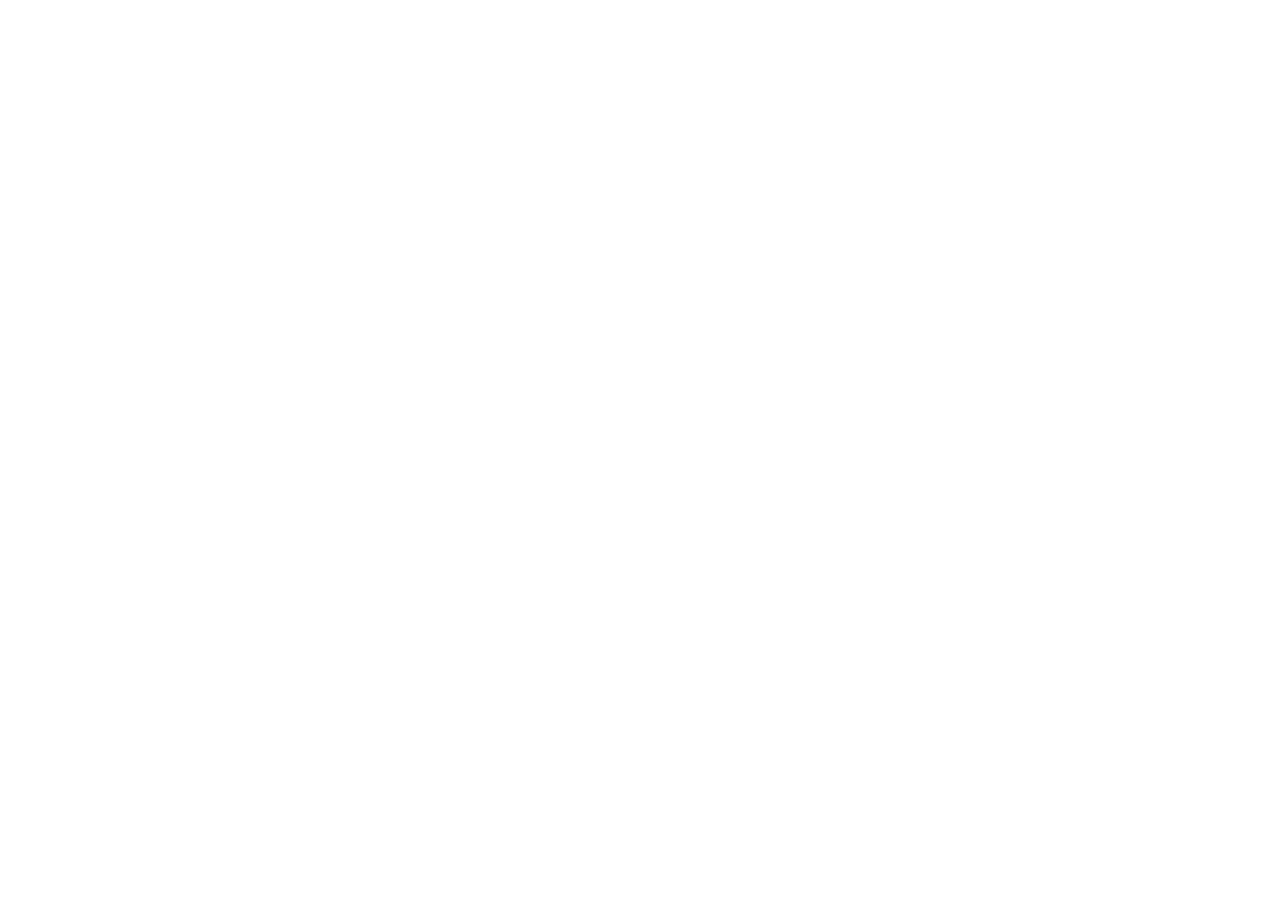
==== index.html @ 7db1f1fa "initial commit" ====
<!DOCTYPE html>
<html lang="en">
  <head>
    <meta charset="UTF-8" />
    <meta http-equiv="X-UA-Compatible" content="IE=edge" />
    <meta name="viewport" content="width=device-width, initial-scale=1.0" />
    <title>Document</title>
  </head>
  <body></body>
</html>
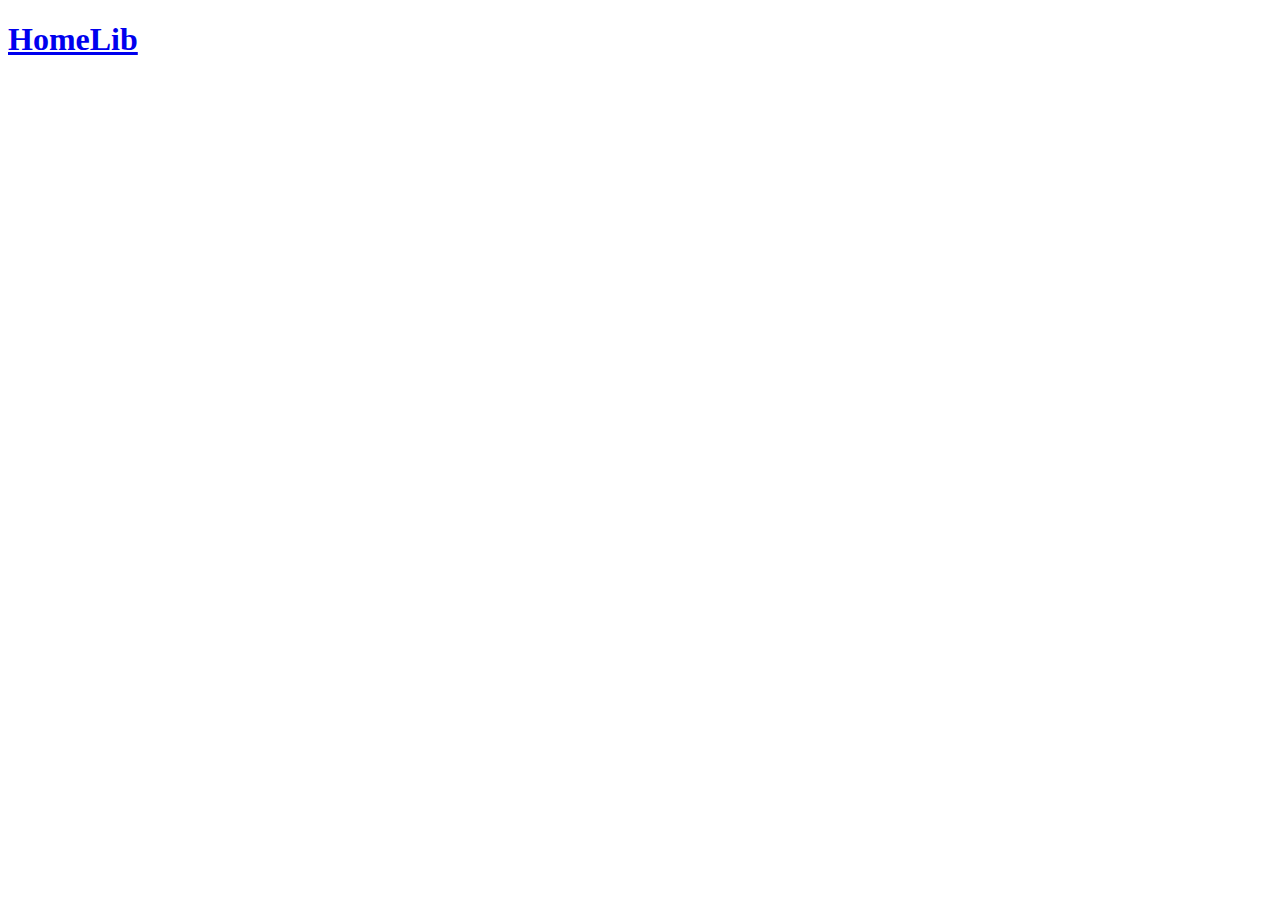
==== commit 65a46a90: "added html" ====
--- a/index.html
+++ b/index.html
@@ -3,8 +3,31 @@
   <head>
     <meta charset="UTF-8" />
     <meta http-equiv="X-UA-Compatible" content="IE=edge" />
+    <link rel="stylesheet" href="css/style.css" />
+    <link
+      rel="stylesheet"
+      href="https://use.fontawesome.com/releases/v5.15.3/css/all.css"
+      integrity="sha384-SZXxX4whJ79/gErwcOYf+zWLeJdY/qpuqC4cAa9rOGUstPomtqpuNWT9wdPEn2fk"
+      crossorigin="anonymous"
+    />
     <meta name="viewport" content="width=device-width, initial-scale=1.0" />
-    <title>Document</title>
+    <title>Home Library Catalogue</title>
   </head>
-  <body></body>
+  <body>
+    <div class="app">
+      <nav class="navbar">
+        <header class="navbar__header">
+          <div class="navbar__header__title">
+            <h1><a href="#!">HomeLib</a></h1>
+          </div>
+          <div class="navbar__header__logo">
+            <a href="#!"><i class="fas fa-book-reader"></i></a>
+          </div>
+        </header>
+        <ul class="navbar__list">
+          
+        </ul>
+      </nav>
+    </div>
+  </body>
 </html>
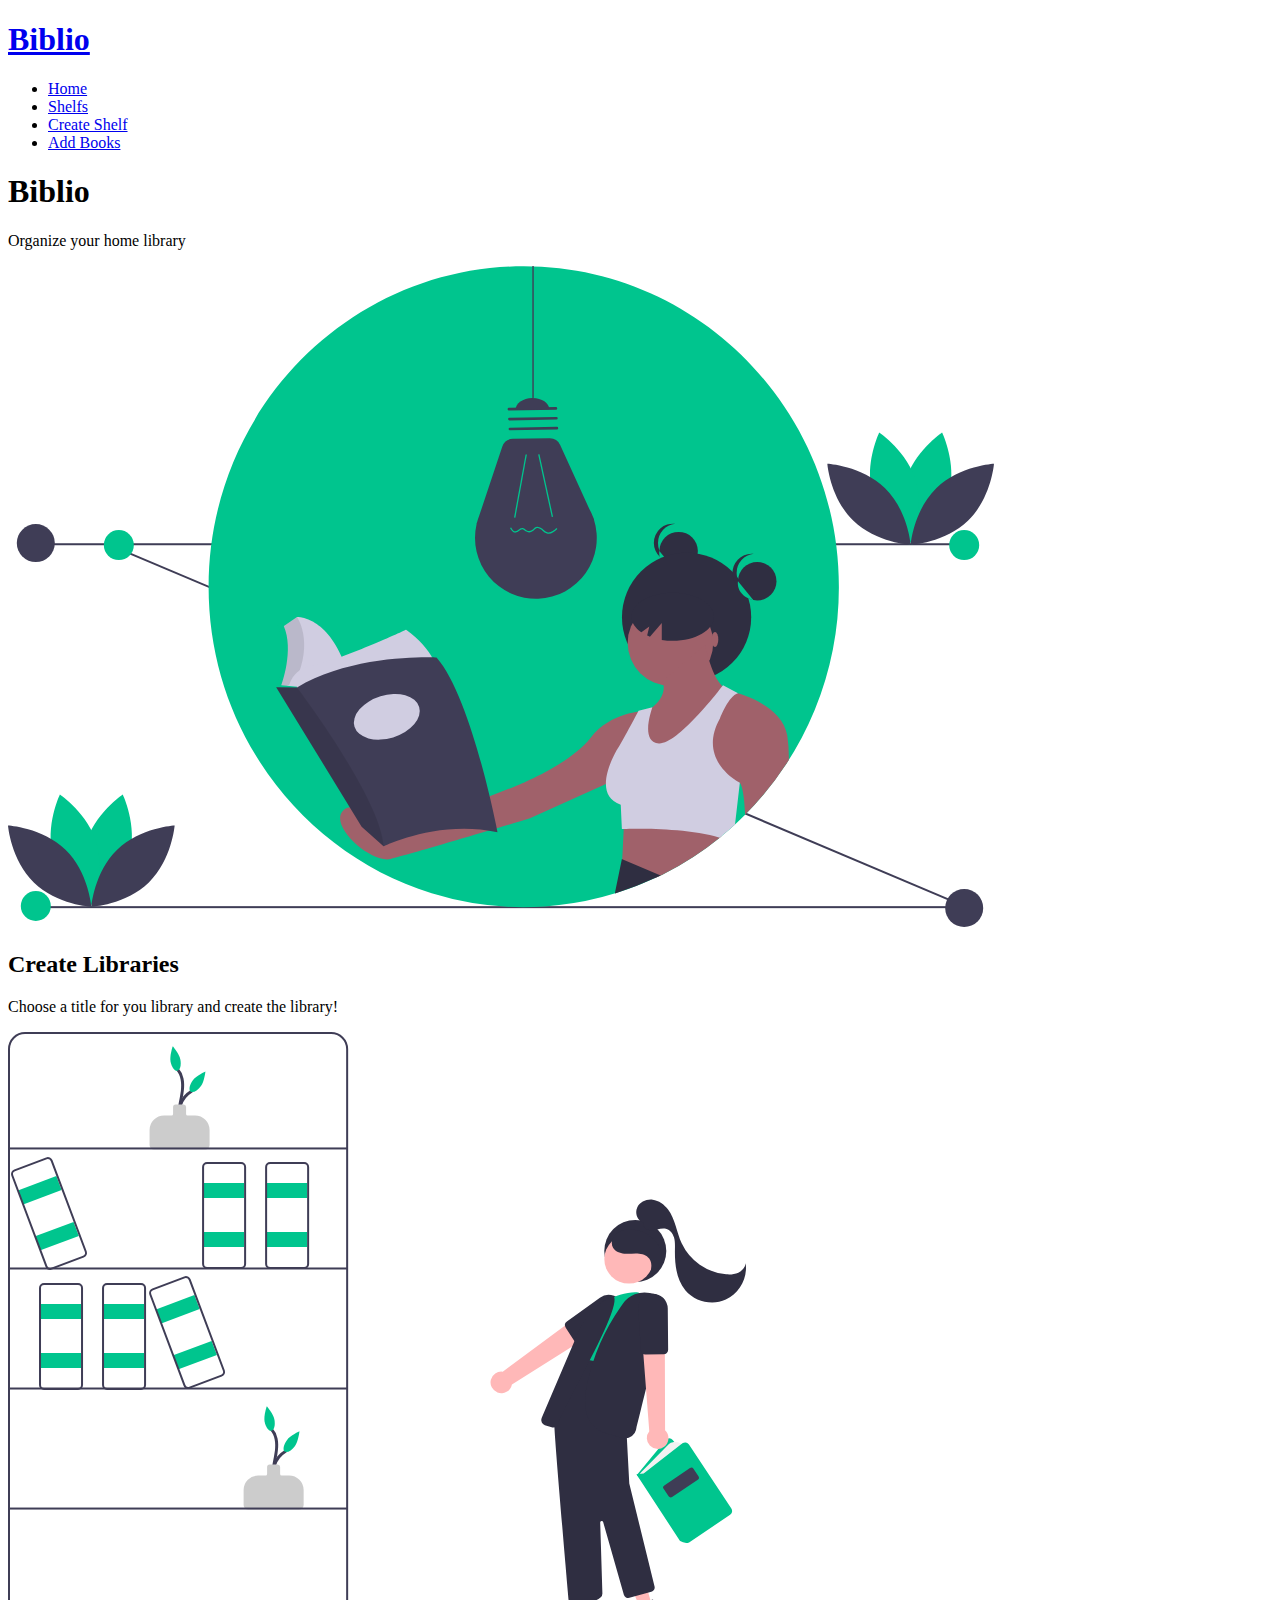
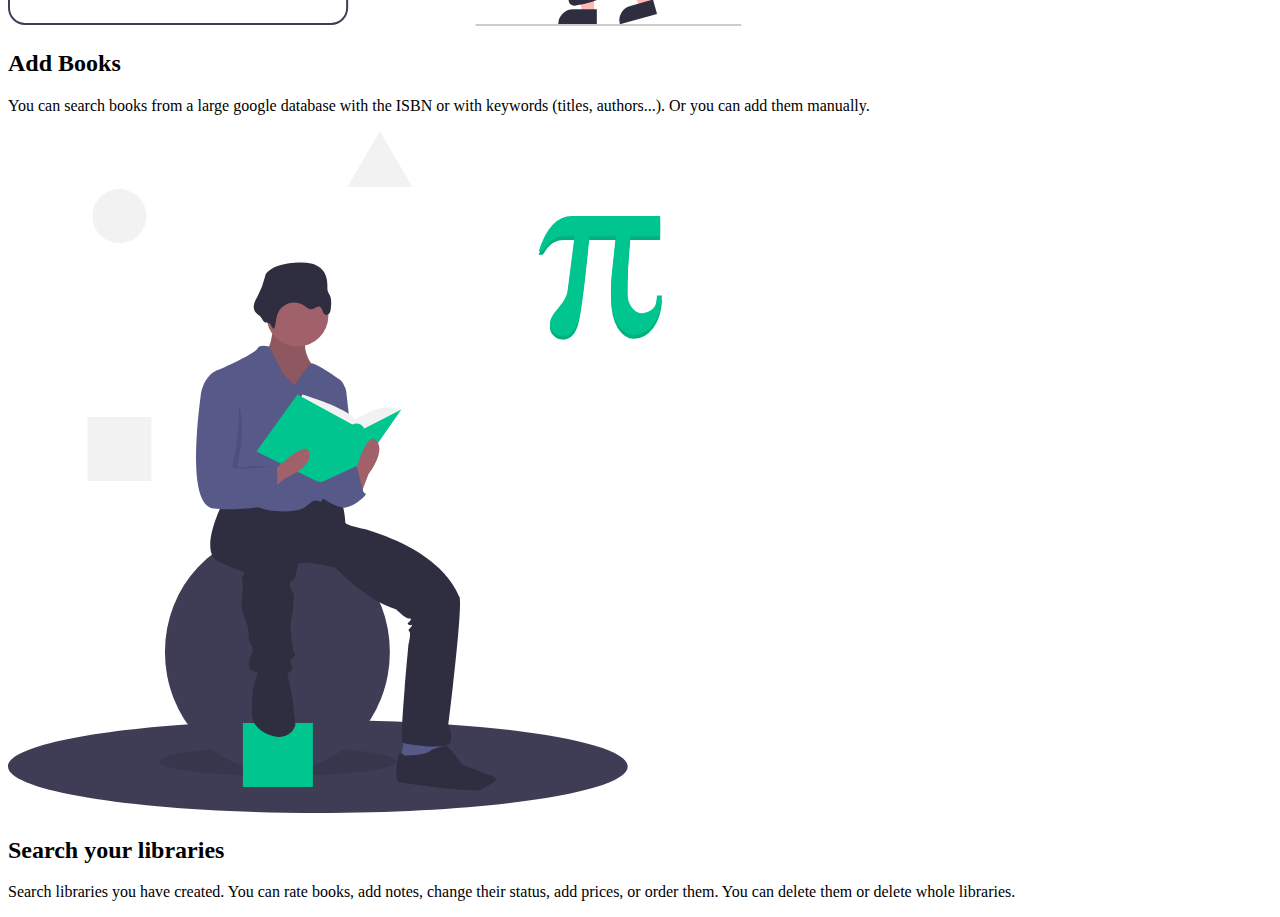
==== commit 89a1bba3: "html update" ====
--- a/index.html
+++ b/index.html
@@ -18,16 +18,55 @@
       <nav class="navbar">
         <header class="navbar__header">
           <div class="navbar__header__title">
-            <h1><a href="#!">HomeLib</a></h1>
+            <h1><a href="#!">Biblio</a></h1>
           </div>
           <div class="navbar__header__logo">
             <a href="#!"><i class="fas fa-book-reader"></i></a>
           </div>
         </header>
-        <ul class="navbar__list">
-          
+        <div class="navbar__menu">
+          <ul>
+            <li class="navbar__menu__item"><a href="#!"><i class="fas fa-home"></i>Home</a></li>
+            <li class="navbar__menu__item"><a href="#!"><i class="fas fa-folder"></i>Shelfs</a></li>
+            <li class="navbar__menu__item"><a href="#!"><i class="fas fa-folder-plus"></i>Create Shelf</a></li>
+            <li class="navbar__menu__item"><a href="#!"><i class="fas fa-plus-circle"></i>Add Books</a></li>
+          </ul>
+        </div>
         </ul>
       </nav>
+      <main class="main">
+        <div class="homepage">
+          <div>
+            <i class="fas fa-cubes"></i>
+            <h1 class="homepage__title">Biblio</h1>
+          </div>
+          <p class="homepage__subtitle">Organize your home library</p>
+          <div class="card__container">
+            <div class="card">
+              <img src="./SVGs/undraw_book_reading_kx9s.svg" alt="" class="card__image">
+              <h2 class="card__title">Create Libraries</h2>
+              <p class="card__description">
+                Choose a title for you library and create the library!
+              </p>
+            </div>
+            <div class="card">
+              <img src="./SVGs/undraw_Bookshelves_re_lxoy.svg" alt="" class="card__image">
+              <h2 class="card__title">Add Books</h2>
+              <p class="card__description">
+                You can search books from a large google database with the ISBN or with keywords (titles, authors...).
+                Or you can add them manually. 
+              </p>
+            </div>
+            <div class="card">
+              <img src="./SVGs/undraw_mathematics_4otb.svg" alt="" class="card__image">
+              <h2 class="card__title">Search your libraries</h2>
+              <p class="card__description">
+                Search libraries you have created. You can rate books, add notes, change their status, add prices, or order them. You can delete them or delete whole libraries.
+              </p>
+            </div>
+          </div>
+        </div>
+      </main>
     </div>
   </body>
 </html>
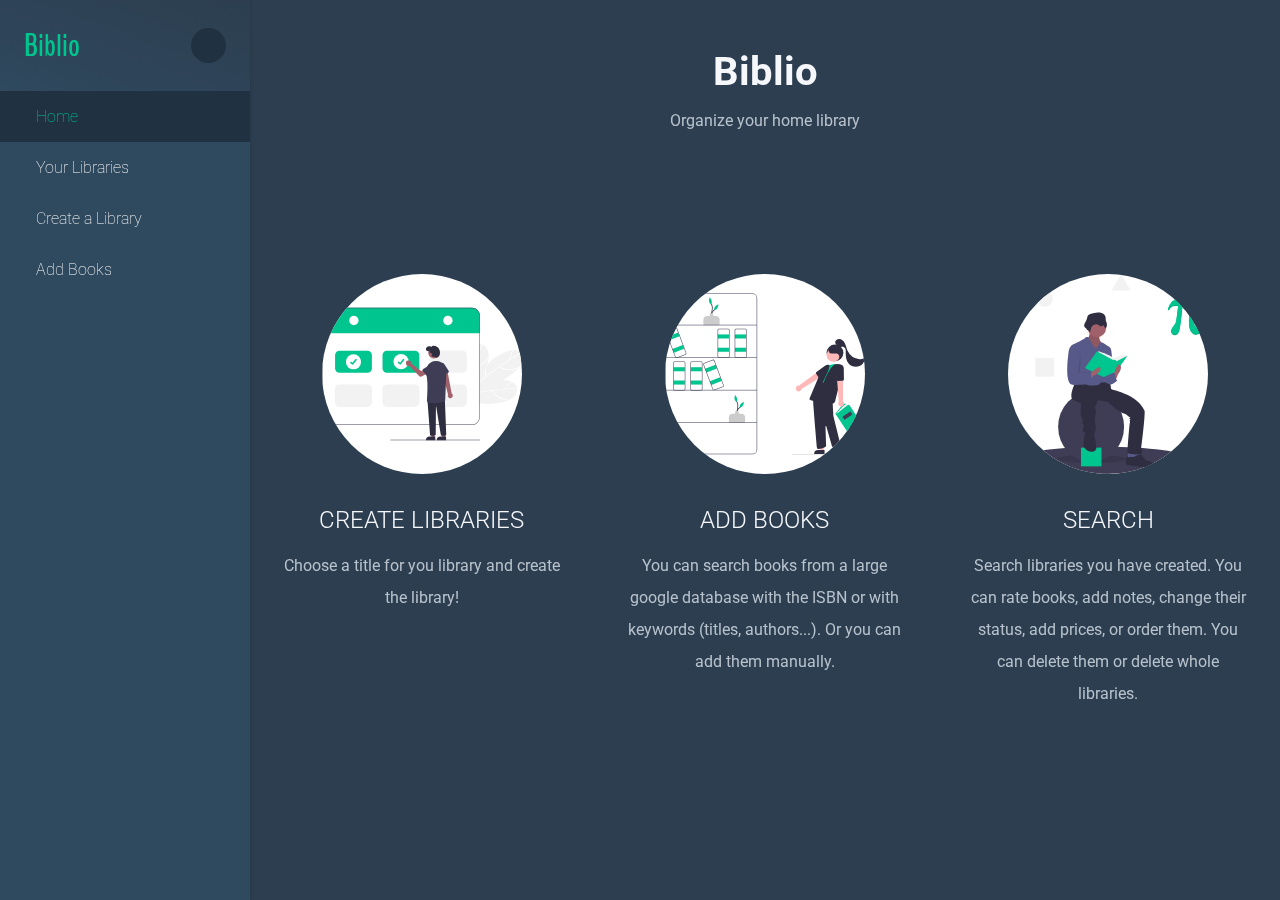
==== commit a1c6fa13: "homepage css completed" ====
--- a/index.html
+++ b/index.html
@@ -4,17 +4,14 @@
     <meta charset="UTF-8" />
     <meta http-equiv="X-UA-Compatible" content="IE=edge" />
     <link rel="stylesheet" href="css/style.css" />
-    <link
-      rel="stylesheet"
-      href="https://use.fontawesome.com/releases/v5.15.3/css/all.css"
-      integrity="sha384-SZXxX4whJ79/gErwcOYf+zWLeJdY/qpuqC4cAa9rOGUstPomtqpuNWT9wdPEn2fk"
-      crossorigin="anonymous"
-    />
+    <link rel="preconnect" href="https://fonts.googleapis.com"> 
+    <link rel="preconnect" href="https://fonts.gstatic.com" crossorigin> 
+    <link href="https://fonts.googleapis.com/css2?family=BenchNine&family=Roboto:wght@100;300;400&display=swap" rel="stylesheet">
+    <link rel="stylesheet" href="https://use.fontawesome.com/releases/v5.15.3/css/all.css" integrity="sha384-SZXxX4whJ79/gErwcOYf+zWLeJdY/qpuqC4cAa9rOGUstPomtqpuNWT9wdPEn2fk" crossorigin="anonymous">
     <meta name="viewport" content="width=device-width, initial-scale=1.0" />
     <title>Home Library Catalogue</title>
   </head>
   <body>
-    <div class="app">
       <nav class="navbar">
         <header class="navbar__header">
           <div class="navbar__header__title">
@@ -26,31 +23,31 @@
         </header>
         <div class="navbar__menu">
           <ul>
-            <li class="navbar__menu__item"><a href="#!"><i class="fas fa-home"></i>Home</a></li>
-            <li class="navbar__menu__item"><a href="#!"><i class="fas fa-folder"></i>Shelfs</a></li>
-            <li class="navbar__menu__item"><a href="#!"><i class="fas fa-folder-plus"></i>Create Shelf</a></li>
+            <li class="navbar__menu__item active"><a href="#!"><i class="fas fa-home"></i>Home</a></li>
+            <li class="navbar__menu__item"><a href="#!"><i class="fas fa-folder"></i>Your Libraries</a></li>
+            <li class="navbar__menu__item"><a href="#!"><i class="fas fa-folder-plus"></i>Create a Library</a></li>
             <li class="navbar__menu__item"><a href="#!"><i class="fas fa-plus-circle"></i>Add Books</a></li>
           </ul>
         </div>
         </ul>
       </nav>
       <main class="main">
-        <div class="homepage">
-          <div>
+          <header class="header">
             <i class="fas fa-cubes"></i>
-            <h1 class="homepage__title">Biblio</h1>
-          </div>
-          <p class="homepage__subtitle">Organize your home library</p>
+            <h1 class="header__title">Biblio</h1>
+            <p class="header__subtitle">Organize your home library</p>
+          </header>
           <div class="card__container">
             <div class="card">
-              <img src="./SVGs/undraw_book_reading_kx9s.svg" alt="" class="card__image">
+              <img class="card__image" src="./SVG/undraw_Booking_re_gw4j.svg" alt="" >
               <h2 class="card__title">Create Libraries</h2>
               <p class="card__description">
                 Choose a title for you library and create the library!
               </p>
+            
             </div>
             <div class="card">
-              <img src="./SVGs/undraw_Bookshelves_re_lxoy.svg" alt="" class="card__image">
+              <img class="card__image" src="./SVG/undraw_Bookshelves_re_lxoy.svg" alt="">
               <h2 class="card__title">Add Books</h2>
               <p class="card__description">
                 You can search books from a large google database with the ISBN or with keywords (titles, authors...).
@@ -58,15 +55,14 @@
               </p>
             </div>
             <div class="card">
-              <img src="./SVGs/undraw_mathematics_4otb.svg" alt="" class="card__image">
-              <h2 class="card__title">Search your libraries</h2>
+              <img class="card__image" src="./SVG/undraw_mathematics_4otb.svg" alt="">
+              <h2 class="card__title">Search</h2>
               <p class="card__description">
                 Search libraries you have created. You can rate books, add notes, change their status, add prices, or order them. You can delete them or delete whole libraries.
               </p>
+              
             </div>
           </div>
-        </div>
       </main>
-    </div>
   </body>
 </html>
--- a/css/style.css
+++ b/css/style.css
@@ -0,0 +1,167 @@
+:root {
+  --bg-color: #2c3e50;
+  --nav-bg-color: #2f495e;
+  --nav-text-color: #fff;
+  --text-color: #b8c2cc;
+  --accent-color: #00c58e;
+  --hover-bg-color: #203241;
+  --main-title-color: #f5f7fa;
+}
+
+/* RESETS */
+*,
+*::after,
+*::before {
+  box-sizing: border-box;
+}
+
+ul {
+  padding: 0;
+  margin: 0;
+  list-style-type: none;
+}
+
+a {
+  text-decoration: none;
+  color: inherit;
+}
+
+h1,
+h2 {
+  margin: 0;
+}
+
+/* GENERAL STYLING */
+
+body {
+  font-family: "Roboto", sans-serif;
+  position: relative;
+  height: 100vh;
+  background-color: var(--bg-color);
+  color: var(--text-color);
+  margin: 0;
+}
+
+img {
+  display: block;
+  max-width: 100%;
+}
+
+/* NAVBAR */
+
+.navbar {
+  position: fixed;
+  width: 250px;
+  top: 0;
+  left: 0;
+  bottom: 0;
+  background-color: var(--nav-bg-color);
+  box-shadow: rgba(0, 0, 0, 0.16) 0px 1px 4px;
+}
+
+.navbar__header {
+  display: flex;
+  justify-content: space-between;
+  align-items: center;
+  padding: 1.5em;
+  background-image: linear-gradient(
+    to right top,
+    #2f495e,
+    #2e465a,
+    #2e4357,
+    #2d4153,
+    #2c3e50
+  );
+  font-family: "BenchNine", sans-serif;
+  color: var(--accent-color);
+}
+
+.navbar__header i {
+  background-color: var(--hover-bg-color);
+  width: 35px;
+  height: 35px;
+  border-radius: 50%;
+  display: flex;
+  justify-content: center;
+  align-items: center;
+}
+
+.navbar__menu {
+  font-weight: 100;
+}
+
+.navbar__menu__item {
+  padding: 1em;
+  color: var(--nav-text-color);
+}
+
+.active {
+  background-color: var(--hover-bg-color);
+  color: var(--accent-color);
+}
+
+.navbar__menu__item:hover {
+  background-color: var(--hover-bg-color);
+}
+
+.navbar__menu__item i {
+  margin-right: 20px;
+  color: var(--nav-text-color);
+}
+
+.main {
+  position: fixed;
+  left: 250px;
+  right: 0;
+  height: 100vh;
+}
+
+.header {
+  text-align: center;
+  margin: 3em 0;
+}
+
+.header__title {
+  font-size: 2.5rem;
+  color: var(--main-title-color);
+}
+
+.header i {
+  font-size: 2rem;
+  margin-bottom: 0.5em;
+  color: var(--accent-color);
+}
+
+.card__container {
+  max-width: 1100px;
+  display: flex;
+  justify-content: space-between;
+  margin: auto;
+  margin-top: 7em;
+}
+
+.card {
+  width: 33.3333%;
+  padding: 2rem;
+  text-align: center;
+}
+
+.card__image {
+  width: 200px;
+  height: 200px;
+  border-radius: 50%;
+  background-color: #ffffff;
+  margin: auto;
+  margin-bottom: 2em;
+}
+
+.card__title {
+  color: var(--main-title-color);
+  text-transform: uppercase;
+  font-weight: 300;
+  margin: 0;
+}
+
+.card__description {
+  line-height: 2;
+}
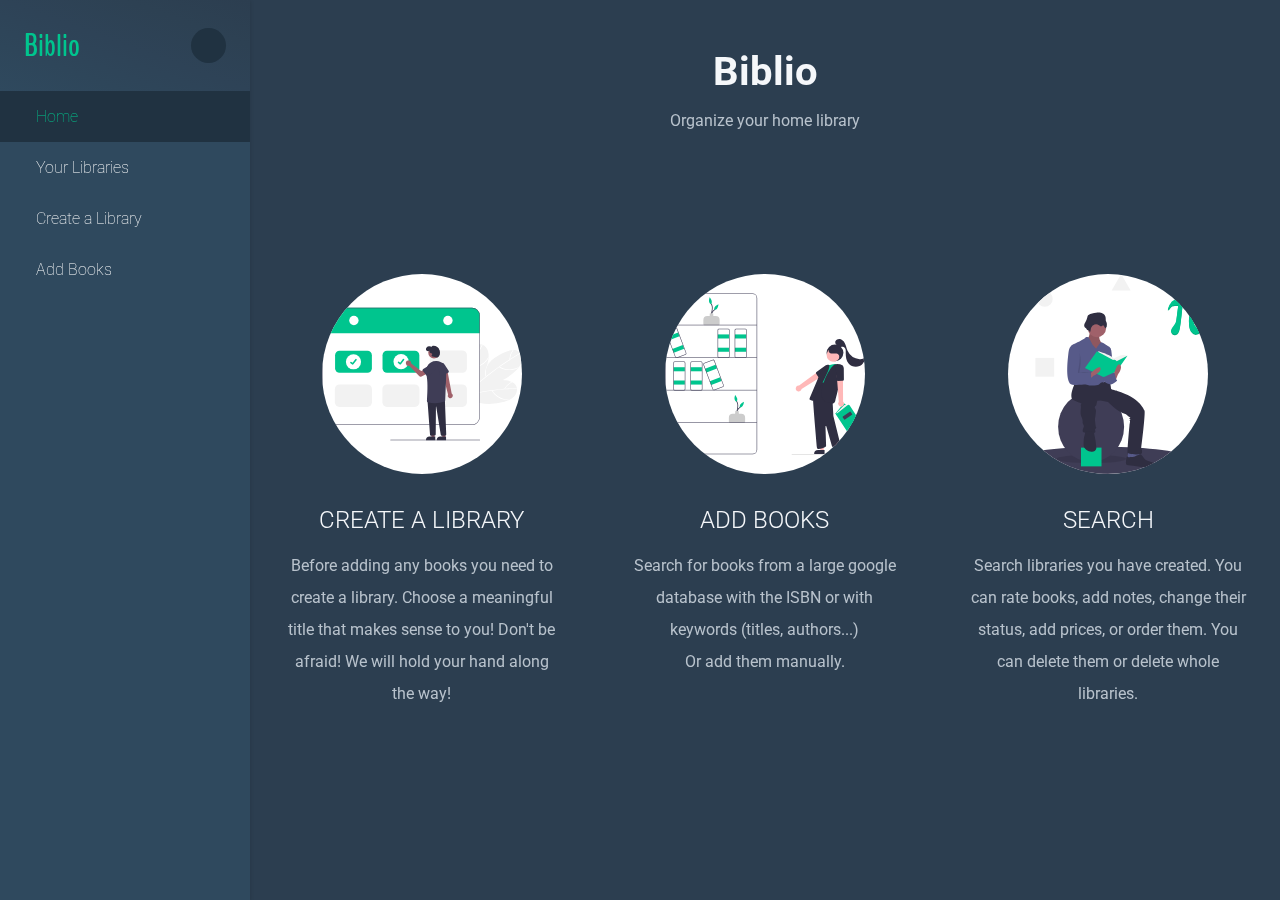
==== commit 1880814c: "added javascript for addBooksPage" ====
--- a/index.html
+++ b/index.html
@@ -3,7 +3,8 @@
   <head>
     <meta charset="UTF-8" />
     <meta http-equiv="X-UA-Compatible" content="IE=edge" />
-    <link rel="stylesheet" href="css/style.css" />
+    <link rel="stylesheet" href="css/index.css" />
+    <script src="js/script.js" defer></script>
     <link rel="preconnect" href="https://fonts.googleapis.com"> 
     <link rel="preconnect" href="https://fonts.gstatic.com" crossorigin> 
     <link href="https://fonts.googleapis.com/css2?family=BenchNine&family=Roboto:wght@100;300;400&display=swap" rel="stylesheet">
@@ -11,7 +12,7 @@
     <meta name="viewport" content="width=device-width, initial-scale=1.0" />
     <title>Home Library Catalogue</title>
   </head>
-  <body>
+  <body id="home">
       <nav class="navbar">
         <header class="navbar__header">
           <div class="navbar__header__title">
@@ -22,11 +23,11 @@
           </div>
         </header>
         <div class="navbar__menu">
-          <ul>
-            <li class="navbar__menu__item active"><a href="#!"><i class="fas fa-home"></i>Home</a></li>
-            <li class="navbar__menu__item"><a href="#!"><i class="fas fa-folder"></i>Your Libraries</a></li>
-            <li class="navbar__menu__item"><a href="#!"><i class="fas fa-folder-plus"></i>Create a Library</a></li>
-            <li class="navbar__menu__item"><a href="#!"><i class="fas fa-plus-circle"></i>Add Books</a></li>
+          <ul class="navbar__list">
+            <li class="navbar__menu__item active"><a href="./index.html"><i class="fas fa-home"></i>Home</a></li>
+            <li class="navbar__menu__item"><a href="./libraries.html"><i class="fas fa-folder"></i>Your Libraries</a></li>
+            <li class="navbar__menu__item"><a href="./createLibrary.html"><i class="fas fa-folder-plus"></i>Create a Library</a></li>
+            <li class="navbar__menu__item"><a href="./addBooks.html"><i class="fas fa-plus-circle"></i>Add Books</a></li>
           </ul>
         </div>
         </ul>
@@ -40,9 +41,9 @@
           <div class="card__container">
             <div class="card">
               <img class="card__image" src="./SVG/undraw_Booking_re_gw4j.svg" alt="" >
-              <h2 class="card__title">Create Libraries</h2>
+              <h2 class="card__title">Create a Library</h2>
               <p class="card__description">
-                Choose a title for you library and create the library!
+                Before adding any books you need to create a library. Choose a meaningful title that makes sense to you! Don't be afraid! We will hold your hand along the way!
               </p>
             
             </div>
@@ -50,8 +51,8 @@
               <img class="card__image" src="./SVG/undraw_Bookshelves_re_lxoy.svg" alt="">
               <h2 class="card__title">Add Books</h2>
               <p class="card__description">
-                You can search books from a large google database with the ISBN or with keywords (titles, authors...).
-                Or you can add them manually. 
+                Search for books from a large google database with the ISBN or with keywords (titles, authors...)<br/>
+                Or add them manually. 
               </p>
             </div>
             <div class="card">
--- a/css/index.css
+++ b/css/index.css
@@ -0,0 +1,175 @@
+:root {
+  --bg-color: #2c3e50;
+  --nav-bg-color: #2f495e;
+  --nav-text-color: #fff;
+  --text-color: #b8c2cc;
+  --accent-color: #00c58e;
+  --hover-bg-color: #203241;
+  --main-title-color: #f5f7fa;
+}
+
+/* RESETS */
+*,
+*::after,
+*::before {
+  box-sizing: border-box;
+}
+
+ul {
+  padding: 0;
+  margin: 0;
+  list-style-type: none;
+}
+
+a {
+  text-decoration: none;
+  color: inherit;
+}
+
+h1,
+h2 {
+  margin: 0;
+}
+
+/* GENERAL STYLING */
+
+body {
+  font-family: "Roboto", sans-serif;
+  position: relative;
+  height: 100vh;
+  background-color: var(--bg-color);
+  color: var(--text-color);
+  margin: 0;
+}
+
+img {
+  display: block;
+  max-width: 100%;
+}
+
+/* NAVBAR */
+
+.navbar {
+  position: fixed;
+  width: 250px;
+  top: 0;
+  left: 0;
+  bottom: 0;
+  background-color: var(--nav-bg-color);
+  box-shadow: rgba(0, 0, 0, 0.16) 0px 1px 4px;
+}
+
+.navbar__header {
+  display: flex;
+  justify-content: space-between;
+  align-items: center;
+  padding: 1.5em;
+  background-image: linear-gradient(
+    to right top,
+    #2f495e,
+    #2e465a,
+    #2e4357,
+    #2d4153,
+    #2c3e50
+  );
+  font-family: "BenchNine", sans-serif;
+  color: var(--accent-color);
+}
+
+.navbar__header i {
+  background-color: var(--hover-bg-color);
+  width: 35px;
+  height: 35px;
+  border-radius: 50%;
+  display: flex;
+  justify-content: center;
+  align-items: center;
+}
+
+.navbar__menu {
+  font-weight: 100;
+}
+
+.navbar__menu__item {
+  cursor: pointer;
+  /* padding: 1em; */
+  color: var(--nav-text-color);
+}
+
+.navbar__menu__item a {
+  display: block;
+  padding: 1em;
+}
+
+.active {
+  background-color: var(--hover-bg-color);
+  color: var(--accent-color);
+}
+
+.navbar__menu__item:hover {
+  background-color: var(--hover-bg-color);
+}
+
+.navbar__menu__item i {
+  margin-right: 20px;
+  color: var(--nav-text-color);
+}
+
+/* MAIN LAYOUT */
+
+.main {
+  position: fixed;
+  left: 250px;
+  right: 0;
+  height: 100vh;
+}
+
+.header {
+  text-align: center;
+  margin: 3em 0;
+}
+
+.header__title {
+  font-size: 2.5rem;
+  color: var(--main-title-color);
+}
+
+.header i {
+  font-size: 2rem;
+  margin-bottom: 0.5em;
+  color: var(--accent-color);
+}
+
+.card__container {
+  max-width: 1100px;
+  display: flex;
+  justify-content: space-between;
+  margin: auto;
+  margin-top: 7em;
+}
+
+.card {
+  width: 33.3333%;
+  padding: 2rem;
+  text-align: center;
+}
+
+.card__image {
+  width: 200px;
+  height: 200px;
+  border-radius: 50%;
+  background-color: #ffffff;
+  margin: auto;
+  margin-bottom: 2em;
+}
+
+.card__title {
+  color: var(--main-title-color);
+  text-transform: uppercase;
+  font-weight: 300;
+  margin: 0;
+}
+
+.card__description {
+  line-height: 2;
+}
